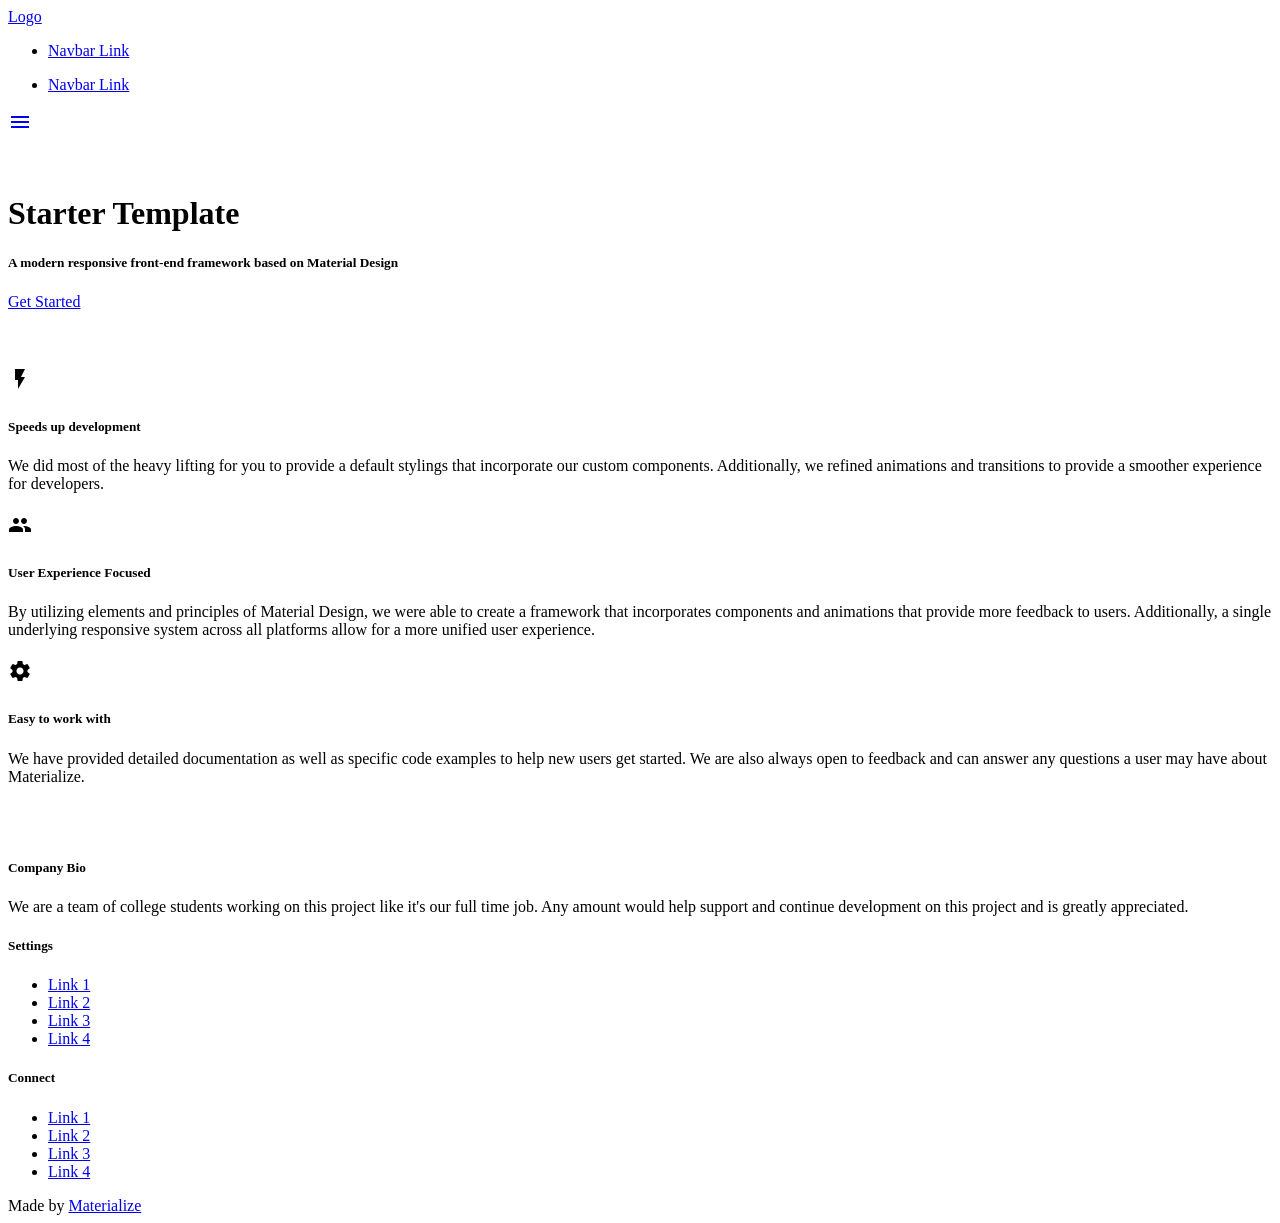
==== starter-template/starter-template/index.html @ ae70827c "se subio el template para empezar con el proyeto usando materialize" ====
<!DOCTYPE html>
<html lang="en">
<head>
  <meta http-equiv="Content-Type" content="text/html; charset=UTF-8"/>
  <meta name="viewport" content="width=device-width, initial-scale=1, maximum-scale=1.0"/>
  <title>Starter Template - Materialize</title>

  <!-- CSS  -->
  <link href="https://fonts.googleapis.com/icon?family=Material+Icons" rel="stylesheet">
  <link href="css/materialize.css" type="text/css" rel="stylesheet" media="screen,projection"/>
  <link href="css/style.css" type="text/css" rel="stylesheet" media="screen,projection"/>
</head>
<body>
  <nav class="light-blue lighten-1" role="navigation">
    <div class="nav-wrapper container"><a id="logo-container" href="#" class="brand-logo">Logo</a>
      <ul class="right hide-on-med-and-down">
        <li><a href="#">Navbar Link</a></li>
      </ul>

      <ul id="nav-mobile" class="sidenav">
        <li><a href="#">Navbar Link</a></li>
      </ul>
      <a href="#" data-target="nav-mobile" class="sidenav-trigger"><i class="material-icons">menu</i></a>
    </div>
  </nav>
  <div class="section no-pad-bot" id="index-banner">
    <div class="container">
      <br><br>
      <h1 class="header center orange-text">Starter Template</h1>
      <div class="row center">
        <h5 class="header col s12 light">A modern responsive front-end framework based on Material Design</h5>
      </div>
      <div class="row center">
        <a href="http://materializecss.com/getting-started.html" id="download-button" class="btn-large waves-effect waves-light orange">Get Started</a>
      </div>
      <br><br>

    </div>
  </div>


  <div class="container">
    <div class="section">

      <!--   Icon Section   -->
      <div class="row">
        <div class="col s12 m4">
          <div class="icon-block">
            <h2 class="center light-blue-text"><i class="material-icons">flash_on</i></h2>
            <h5 class="center">Speeds up development</h5>

            <p class="light">We did most of the heavy lifting for you to provide a default stylings that incorporate our custom components. Additionally, we refined animations and transitions to provide a smoother experience for developers.</p>
          </div>
        </div>

        <div class="col s12 m4">
          <div class="icon-block">
            <h2 class="center light-blue-text"><i class="material-icons">group</i></h2>
            <h5 class="center">User Experience Focused</h5>

            <p class="light">By utilizing elements and principles of Material Design, we were able to create a framework that incorporates components and animations that provide more feedback to users. Additionally, a single underlying responsive system across all platforms allow for a more unified user experience.</p>
          </div>
        </div>

        <div class="col s12 m4">
          <div class="icon-block">
            <h2 class="center light-blue-text"><i class="material-icons">settings</i></h2>
            <h5 class="center">Easy to work with</h5>

            <p class="light">We have provided detailed documentation as well as specific code examples to help new users get started. We are also always open to feedback and can answer any questions a user may have about Materialize.</p>
          </div>
        </div>
      </div>

    </div>
    <br><br>
  </div>

  <footer class="page-footer orange">
    <div class="container">
      <div class="row">
        <div class="col l6 s12">
          <h5 class="white-text">Company Bio</h5>
          <p class="grey-text text-lighten-4">We are a team of college students working on this project like it's our full time job. Any amount would help support and continue development on this project and is greatly appreciated.</p>


        </div>
        <div class="col l3 s12">
          <h5 class="white-text">Settings</h5>
          <ul>
            <li><a class="white-text" href="#!">Link 1</a></li>
            <li><a class="white-text" href="#!">Link 2</a></li>
            <li><a class="white-text" href="#!">Link 3</a></li>
            <li><a class="white-text" href="#!">Link 4</a></li>
          </ul>
        </div>
        <div class="col l3 s12">
          <h5 class="white-text">Connect</h5>
          <ul>
            <li><a class="white-text" href="#!">Link 1</a></li>
            <li><a class="white-text" href="#!">Link 2</a></li>
            <li><a class="white-text" href="#!">Link 3</a></li>
            <li><a class="white-text" href="#!">Link 4</a></li>
          </ul>
        </div>
      </div>
    </div>
    <div class="footer-copyright">
      <div class="container">
      Made by <a class="orange-text text-lighten-3" href="http://materializecss.com">Materialize</a>
      </div>
    </div>
  </footer>


  <!--  Scripts-->
  <script src="https://code.jquery.com/jquery-2.1.1.min.js"></script>
  <script src="js/materialize.js"></script>
  <script src="js/init.js"></script>

  </body>
</html>
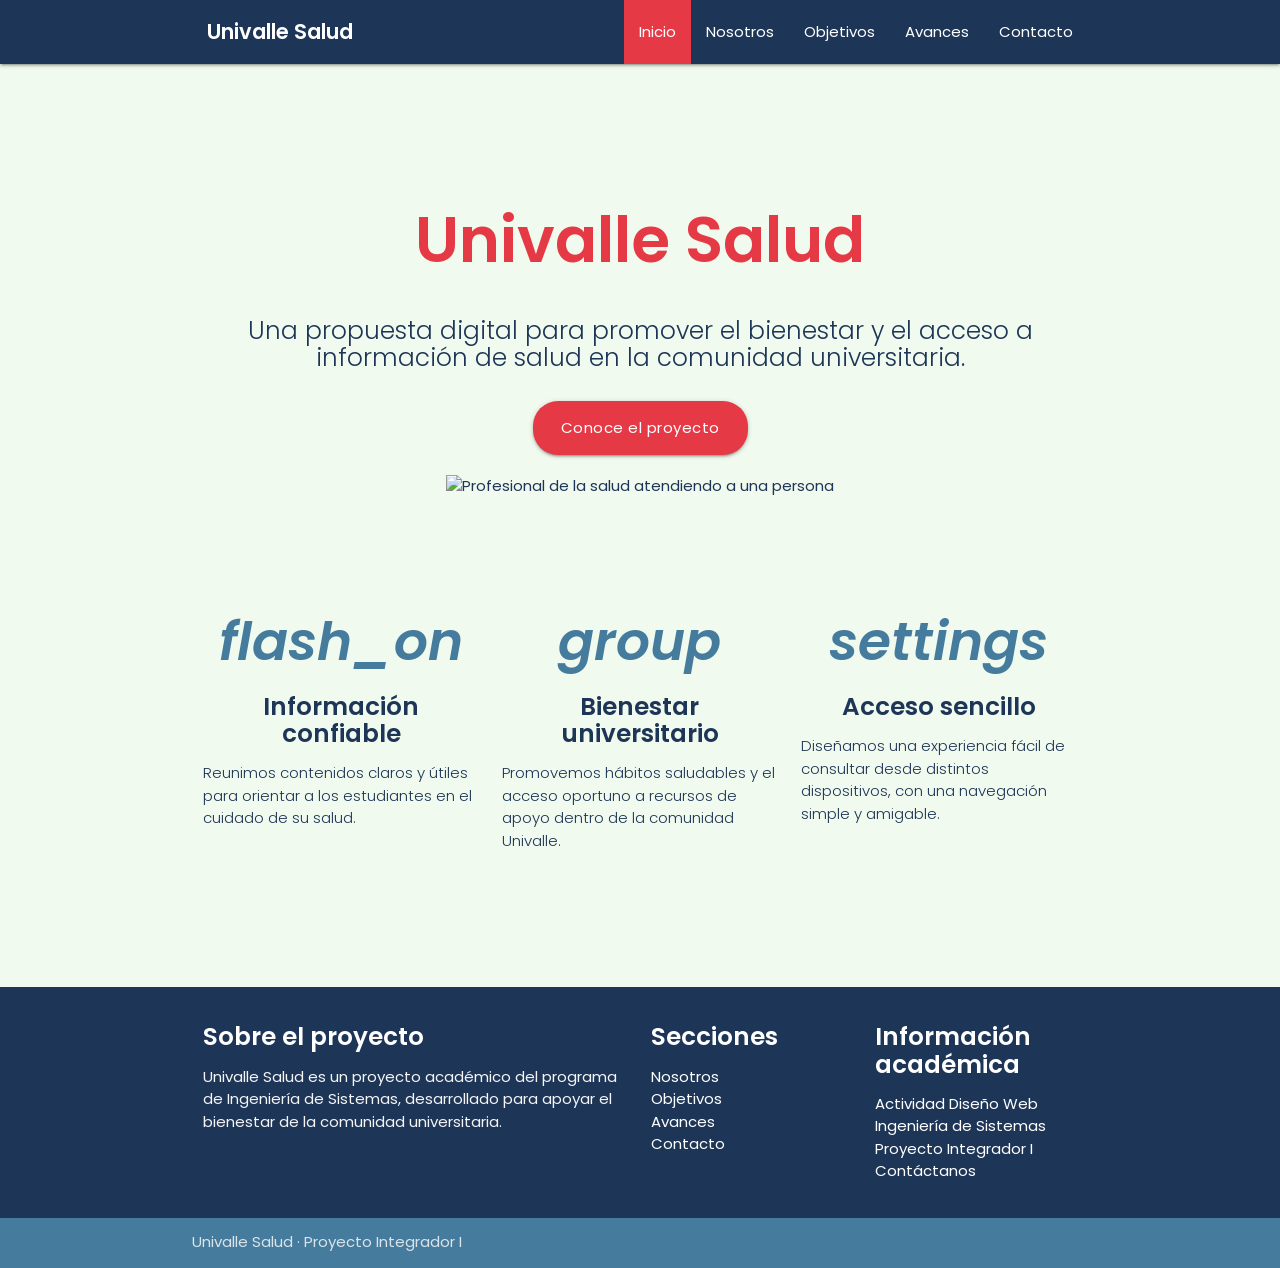
==== commit 780cb0a0: "inicio, final" ====
--- a/starter-template/starter-template/index.html
+++ b/starter-template/starter-template/index.html
@@ -1,37 +1,42 @@
 <!DOCTYPE html>
-<html lang="en">
+<html lang="es">
 <head>
   <meta http-equiv="Content-Type" content="text/html; charset=UTF-8"/>
   <meta name="viewport" content="width=device-width, initial-scale=1, maximum-scale=1.0"/>
-  <title>Starter Template - Materialize</title>
+  <title>Univalle Salud</title>
 
   <!-- CSS  -->
-  <link href="https://fonts.googleapis.com/icon?family=Material+Icons" rel="stylesheet">
+  <link rel="preconnect" href="https://fonts.googleapis.com">
+<link rel="preconnect" href="https://fonts.gstatic.com" crossorigin>
+<link href="https://fonts.googleapis.com/css2?family=Poppins:ital,wght@0,100;0,200;0,300;0,400;0,500;0,600;0,700;0,800;0,900;1,100;1,200;1,300;1,400;1,500;1,600;1,700;1,800;1,900&display=swap" rel="stylesheet">
   <link href="css/materialize.css" type="text/css" rel="stylesheet" media="screen,projection"/>
   <link href="css/style.css" type="text/css" rel="stylesheet" media="screen,projection"/>
 </head>
 <body>
-  <nav class="light-blue lighten-1" role="navigation">
-    <div class="nav-wrapper container"><a id="logo-container" href="#" class="brand-logo">Logo</a>
-      <ul class="right hide-on-med-and-down">
-        <li><a href="#">Navbar Link</a></li>
+  <nav role="navigation">
+    <div class="nav-wrapper container"><a id="logo-container" href="index.html" class="brand-logo">Univalle Salud</a>
+      <ul class="nav-links">
+        <li class="active"><a href="index.html">Inicio</a></li>
+        <li><a href="nosotros.html">Nosotros</a></li>
+        <li><a href="objetivos.html">Objetivos</a></li>
+        <li><a href="avances.html">Avances</a></li>
+        <li><a href="contacto.html">Contacto</a></li>
       </ul>
-
-      <ul id="nav-mobile" class="sidenav">
-        <li><a href="#">Navbar Link</a></li>
-      </ul>
-      <a href="#" data-target="nav-mobile" class="sidenav-trigger"><i class="material-icons">menu</i></a>
     </div>
   </nav>
+  <main>
   <div class="section no-pad-bot" id="index-banner">
     <div class="container">
       <br><br>
-      <h1 class="header center orange-text">Starter Template</h1>
+      <h1 class="header center txt-rojo">Univalle Salud</h1>
       <div class="row center">
-        <h5 class="header col s12 light">A modern responsive front-end framework based on Material Design</h5>
+        <h5 class="header col s12 light">Una propuesta digital para promover el bienestar y el acceso a información de salud en la comunidad universitaria.</h5>
       </div>
       <div class="row center">
-        <a href="http://materializecss.com/getting-started.html" id="download-button" class="btn-large waves-effect waves-light orange">Get Started</a>
+        <a href="nosotros.html" id="download-button" class="btn-large waves-effect waves-light">Conoce el proyecto</a>
+      </div>
+      <div class="row center">
+        <img class="responsive-img" src="https://images.unsplash.com/photo-1576091160399-112ba8d25d1d?auto=format&amp;fit=crop&amp;w=1200&amp;q=80" alt="Profesional de la salud atendiendo a una persona">
       </div>
       <br><br>
 
@@ -46,28 +51,28 @@
       <div class="row">
         <div class="col s12 m4">
           <div class="icon-block">
-            <h2 class="center light-blue-text"><i class="material-icons">flash_on</i></h2>
-            <h5 class="center">Speeds up development</h5>
+            <h2 class="center txt-azul"><i class="material-icons">flash_on</i></h2>
+            <h5 class="center">Información confiable</h5>
 
-            <p class="light">We did most of the heavy lifting for you to provide a default stylings that incorporate our custom components. Additionally, we refined animations and transitions to provide a smoother experience for developers.</p>
+            <p class="light">Reunimos contenidos claros y útiles para orientar a los estudiantes en el cuidado de su salud.</p>
           </div>
         </div>
 
         <div class="col s12 m4">
           <div class="icon-block">
-            <h2 class="center light-blue-text"><i class="material-icons">group</i></h2>
-            <h5 class="center">User Experience Focused</h5>
+            <h2 class="center txt-azul"><i class="material-icons">group</i></h2>
+            <h5 class="center">Bienestar universitario</h5>
 
-            <p class="light">By utilizing elements and principles of Material Design, we were able to create a framework that incorporates components and animations that provide more feedback to users. Additionally, a single underlying responsive system across all platforms allow for a more unified user experience.</p>
+            <p class="light">Promovemos hábitos saludables y el acceso oportuno a recursos de apoyo dentro de la comunidad Univalle.</p>
           </div>
         </div>
 
         <div class="col s12 m4">
           <div class="icon-block">
-            <h2 class="center light-blue-text"><i class="material-icons">settings</i></h2>
-            <h5 class="center">Easy to work with</h5>
+            <h2 class="center txt-azul"><i class="material-icons">settings</i></h2>
+            <h5 class="center">Acceso sencillo</h5>
 
-            <p class="light">We have provided detailed documentation as well as specific code examples to help new users get started. We are also always open to feedback and can answer any questions a user may have about Materialize.</p>
+            <p class="light">Diseñamos una experiencia fácil de consultar desde distintos dispositivos, con una navegación simple y amigable.</p>
           </div>
         </div>
       </div>
@@ -75,39 +80,40 @@
     </div>
     <br><br>
   </div>
+  </main>
 
-  <footer class="page-footer orange">
+  <footer class="page-footer">
     <div class="container">
       <div class="row">
         <div class="col l6 s12">
-          <h5 class="white-text">Company Bio</h5>
-          <p class="grey-text text-lighten-4">We are a team of college students working on this project like it's our full time job. Any amount would help support and continue development on this project and is greatly appreciated.</p>
+          <h5 class="white-text">Sobre el proyecto</h5>
+          <p class="grey-text text-lighten-4">Univalle Salud es un proyecto académico del programa de Ingeniería de Sistemas, desarrollado para apoyar el bienestar de la comunidad universitaria.</p>
 
 
         </div>
         <div class="col l3 s12">
-          <h5 class="white-text">Settings</h5>
+          <h5 class="white-text">Secciones</h5>
           <ul>
-            <li><a class="white-text" href="#!">Link 1</a></li>
-            <li><a class="white-text" href="#!">Link 2</a></li>
-            <li><a class="white-text" href="#!">Link 3</a></li>
-            <li><a class="white-text" href="#!">Link 4</a></li>
+            <li><a class="white-text" href="nosotros.html">Nosotros</a></li>
+            <li><a class="white-text" href="objetivos.html">Objetivos</a></li>
+            <li><a class="white-text" href="avances.html">Avances</a></li>
+            <li><a class="white-text" href="contacto.html">Contacto</a></li>
           </ul>
         </div>
         <div class="col l3 s12">
-          <h5 class="white-text">Connect</h5>
+          <h5 class="white-text">Información académica</h5>
           <ul>
-            <li><a class="white-text" href="#!">Link 1</a></li>
-            <li><a class="white-text" href="#!">Link 2</a></li>
-            <li><a class="white-text" href="#!">Link 3</a></li>
-            <li><a class="white-text" href="#!">Link 4</a></li>
+            <li><a class="white-text" href="objetivos.html">Actividad Diseño Web</a></li>
+            <li><a class="white-text" href="objetivos.html">Ingeniería de Sistemas</a></li>
+            <li><a class="white-text" href="objetivos.html">Proyecto Integrador I</a></li>
+            <li><a class="white-text" href="contacto.html">Contáctanos</a></li>
           </ul>
         </div>
       </div>
     </div>
     <div class="footer-copyright">
       <div class="container">
-      Made by <a class="orange-text text-lighten-3" href="http://materializecss.com">Materialize</a>
+      Univalle Salud · Proyecto Integrador I
       </div>
     </div>
   </footer>
--- a/starter-template/starter-template/css/style.css
+++ b/starter-template/starter-template/css/style.css
@@ -0,0 +1,508 @@
+
+
+@import url('https://fonts.googleapis.com/css2?family=Poppins:wght@300;400;600&display=swap');
+
+/* ---------- 1. Variables de color ---------- */
+:root {
+  --rojo: #E63946;
+  --blanco: #F1FAEE;
+  --celeste: #A8DADC;
+  --azul: #457B9D;
+  --marino: #1D3557;
+}
+
+/* ---------- 2. Base ---------- */
+body {
+  font-family: 'Poppins', sans-serif;
+  background-color: var(--blanco);
+  color: var(--marino);
+  display: flex;
+  min-height: 100vh;
+  flex-direction: column;
+}
+
+main {
+  flex: 1 0 auto;
+  padding: 40px 0;
+}
+
+h1, h2, h3, h4, h5, h6, p, a, li, span, label, button, input, textarea {
+  font-family: 'Poppins', sans-serif;
+}
+
+h1, h2, h3, h4, h5, h6 {
+  font-weight: 600;
+  color: var(--marino);
+}
+
+a {
+  color: var(--azul);
+}
+
+/* ---------- 3. Navbar ---------- */
+nav {
+  background-color: var(--marino);
+}
+
+nav .brand-logo {
+  font-weight: 600;
+  font-size: 1.4rem;
+  margin-left: 15px;
+}
+
+nav ul a {
+  font-weight: 400;
+  transition: background-color 0.3s;
+}
+
+nav ul a:hover {
+  background-color: var(--azul);
+}
+
+/* Enlace de la página actual */
+nav ul li.active {
+  background-color: var(--rojo);
+}
+
+.sidenav li > a {
+  color: var(--marino);
+}
+
+/* ---------- 4. Botones ---------- */
+.btn,
+.btn-large,
+.btn-small,
+.btn-floating {
+  background-color: var(--rojo);
+  font-family: 'Poppins', sans-serif;
+  text-transform: none;
+}
+
+.btn,
+.btn-large,
+.btn-small {
+  border-radius: 25px;
+}
+
+.btn:hover,
+.btn-large:hover,
+.btn-small:hover,
+.btn-floating:hover {
+  background-color: var(--marino);
+}
+
+.btn-flat {
+  color: var(--azul);
+}
+
+/* ---------- 5. Cards ---------- */
+.card {
+  border-radius: 12px;
+  overflow: hidden;
+}
+
+.card .card-title {
+  font-weight: 600;
+  color: var(--marino);
+}
+
+.card .card-action a:not(.btn):not(.btn-large):not(.btn-small):not(.btn-large):not(.btn-floating) {
+  color: var(--azul);
+}
+
+.card .card-action a:not(.btn):hover {
+  color: var(--rojo);
+}
+
+.card.horizontal .card-stacked {
+  border-left: 5px solid var(--rojo);
+}
+
+/* ---------- 6. Collapsibles ---------- */
+.collapsible {
+  border: none;
+  box-shadow: none;
+}
+
+.collapsible-header {
+  background-color: var(--celeste);
+  color: var(--marino);
+  font-weight: 600;
+  border-bottom: none;
+  border-radius: 8px;
+  margin-top: 10px;
+}
+
+.collapsible-header i {
+  color: var(--rojo);
+}
+
+.collapsible-body {
+  background-color: #ffffff;
+  border-bottom: none;
+  border-left: 4px solid var(--azul);
+}
+
+/* ---------- 7. Formularios (Materialize usa teal por defecto) ---------- */
+.input-field input:focus,
+.input-field textarea:focus {
+  border-bottom: 1px solid var(--azul) !important;
+  box-shadow: 0 1px 0 0 var(--azul) !important;
+}
+
+.input-field input:focus + label,
+.input-field textarea:focus + label {
+  color: var(--azul) !important;
+}
+
+.input-field .prefix.active {
+  color: var(--azul);
+}
+
+input.invalid,
+textarea.invalid {
+  border-bottom: 1px solid var(--rojo) !important;
+  box-shadow: 0 1px 0 0 var(--rojo) !important;
+}
+
+.helper-text[data-error] {
+  color: var(--rojo);
+}
+
+/* ---------- 8. Otros componentes de Materialize ---------- */
+.collection .collection-item.active {
+  background-color: var(--azul);
+}
+
+.collection a.collection-item {
+  color: var(--azul);
+}
+
+.collection a.collection-item:hover:not(.active) {
+  background-color: var(--celeste);
+}
+
+.chip {
+  background-color: var(--celeste);
+  color: var(--marino);
+}
+
+.tabs .tab a {
+  color: var(--azul);
+}
+
+.tabs .tab a:hover,
+.tabs .tab a.active {
+  color: var(--rojo);
+}
+
+.tabs .indicator {
+  background-color: var(--rojo);
+}
+
+.modal .modal-footer .btn-flat {
+  color: var(--azul);
+}
+
+.progress {
+  background-color: var(--celeste);
+}
+
+.progress .determinate,
+.progress .indeterminate {
+  background-color: var(--rojo);
+}
+
+.badge.new {
+  background-color: var(--rojo);
+}
+
+[type="checkbox"].filled-in:checked + span:not(.lever)::after {
+  border-color: var(--azul);
+  background-color: var(--azul);
+}
+
+/* ---------- 9. Clases propias reutilizables ---------- */
+/* Título de sección con línea roja debajo */
+.titulo-seccion {
+  border-bottom: 4px solid var(--rojo);
+  display: inline-block;
+  padding-bottom: 6px;
+  margin-bottom: 30px;
+}
+
+/* Bloque destacado en azul acero */
+.bloque-general {
+  background-color: var(--azul);
+  color: var(--blanco);
+  border-radius: 12px;
+  padding: 25px 30px;
+}
+
+.bloque-general h5,
+.bloque-general .card-title,
+.bloque-general p {
+  color: var(--blanco);
+}
+
+.bloque-general .card-stacked {
+  border-left-color: var(--celeste);
+}
+
+/* Colores de la paleta como utilidades (fondo y texto) */
+.bg-rojo { background-color: var(--rojo) !important; }
+.bg-blanco { background-color: var(--blanco) !important; }
+.bg-celeste { background-color: var(--celeste) !important; }
+.bg-azul { background-color: var(--azul) !important; }
+.bg-marino { background-color: var(--marino) !important; }
+
+.txt-rojo { color: var(--rojo) !important; }
+.txt-celeste { color: var(--celeste) !important; }
+.txt-azul { color: var(--azul) !important; }
+.txt-marino { color: var(--marino) !important; }
+
+/* ---------- 10. Footer ---------- */
+footer.page-footer {
+  background-color: var(--marino);
+}
+
+footer.page-footer .footer-copyright {
+  background-color: var(--azul);
+}
+
+/* ---------- 11. Página Nosotros ---------- */
+.about-banner {
+  background-color: var(--azul);
+  border-bottom: 6px solid var(--rojo);
+  padding: 70px 20px;
+}
+
+.about-banner h1,
+.about-banner h5 {
+  color: var(--blanco);
+}
+
+.section-title {
+  border-bottom: 3px solid var(--rojo);
+  display: inline-block;
+  left: 50%;
+  padding-bottom: 8px;
+  position: relative;
+  transform: translateX(-50%);
+}
+
+.purpose-card-content {
+  min-height: 230px;
+}
+
+.purpose-heading {
+  align-items: center;
+  display: flex;
+  gap: 12px;
+  margin-bottom: 12px;
+}
+
+.purpose-icon {
+  align-items: center;
+  border-radius: 50%;
+  color: var(--blanco);
+  display: inline-flex;
+  height: 48px;
+  justify-content: center;
+  width: 48px;
+}
+
+.mission-icon {
+  background-color: var(--rojo);
+}
+
+.vision-icon {
+  background-color: var(--azul);
+}
+
+.team-card {
+  height: 100%;
+  min-height: 330px;
+}
+
+.team-avatar {
+  align-items: center;
+  border-radius: 50%;
+  color: var(--blanco);
+  display: flex;
+  font-size: 1.25rem;
+  font-weight: 600;
+  height: 72px;
+  justify-content: center;
+  margin: 24px auto 0;
+  overflow: hidden;
+  position: relative;
+  width: 72px;
+}
+
+.team-avatar img {
+  height: 100%;
+  inset: 0;
+  object-fit: cover;
+  position: absolute;
+  width: 100%;
+}
+
+.team-name {
+  display: block;
+  font-size: 1.15rem;
+  line-height: 1.35;
+  min-height: 62px;
+}
+
+.team-role {
+  color: var(--rojo);
+  font-weight: 600;
+  margin-bottom: 12px;
+}
+
+
+/* ---------- 12. Página Avances ---------- */
+.filtros {
+  margin: 15px 0;
+}
+
+.chip.filtro {
+  cursor: pointer;
+  transition: background-color 0.3s, color 0.3s;
+}
+
+.chip.filtro:hover,
+.chip.filtro.activo {
+  background-color: var(--marino);
+  color: var(--blanco);
+}
+
+.estado {
+  border-radius: 12px;
+  color: var(--blanco);
+  font-size: 0.8rem;
+  padding: 4px 12px;
+}
+
+.estado.completado { background-color: var(--azul); }
+.estado.proceso    { background-color: var(--rojo); }
+.estado.pendiente  { background-color: var(--celeste); color: var(--marino); }
+
+.avance-imagen {
+  align-items: center;
+  color: var(--blanco);
+  display: flex;
+  height: 160px;
+  justify-content: center;
+  overflow: hidden;
+}
+
+.avance-imagen i {
+  font-size: 4rem;
+}
+
+.avance-imagen img {
+  height: 100%;
+  object-fit: cover;
+  width: 100%;
+}
+
+/* ---------- 13. Compatibilidad con clases de color de Materialize ---------- */
+.orange {
+  background-color: var(--rojo) !important;
+}
+
+.orange-text {
+  color: var(--rojo) !important;
+}
+
+.light-blue {
+  background-color: var(--azul) !important;
+}
+
+.light-blue-text {
+  color: var(--azul) !important;
+}
+
+/* ---------- 14. Navegación horizontal ---------- */
+nav .nav-wrapper {
+  align-items: center;
+  display: flex;
+}
+
+nav .brand-logo {
+  position: static;
+  transform: none;
+}
+
+nav .nav-links {
+  display: flex;
+  flex: 1;
+  margin: 0 0 0 auto;
+  justify-content: flex-end;
+}
+
+nav .nav-links li {
+  float: none;
+}
+
+nav .nav-links li a {
+  padding: 0 15px;
+}
+
+@media only screen and (max-width: 700px) {
+  nav .brand-logo {
+    font-size: 1.15rem;
+    margin-left: 8px;
+  }
+
+  nav .nav-links li a {
+    font-size: 0.8rem;
+    padding: 0 6px;
+  }
+}
+
+/* ---------- 14. Página Objetivos ---------- */
+.objetivos-page {
+  max-width: 950px;
+}
+
+.objetivos-page .titulo-seccion {
+  margin-bottom: 36px;
+}
+
+.objetivo-general {
+  background-color: #ffffff;
+  border-left: 5px solid var(--rojo);
+  border-radius: 0 12px 12px 0;
+  box-shadow: 0 2px 6px rgba(29, 53, 87, 0.25);
+  margin-bottom: 36px;
+  padding: 24px 25px;
+}
+
+.objetivo-general h2,
+.objetivos-especificos h2 {
+  font-size: 1.6rem;
+  margin: 0 0 10px;
+}
+
+.objetivo-general p {
+  line-height: 1.5;
+  margin: 0;
+}
+
+.objetivos-especificos .collapsible {
+  margin-top: 8px;
+}
+
+.objetivos-especificos .collapsible-header {
+  align-items: center;
+  display: flex;
+  min-height: 54px;
+}
+
+.objetivos-especificos .collapsible-body {
+  line-height: 1.5;
+  padding: 28px 30px;
+}
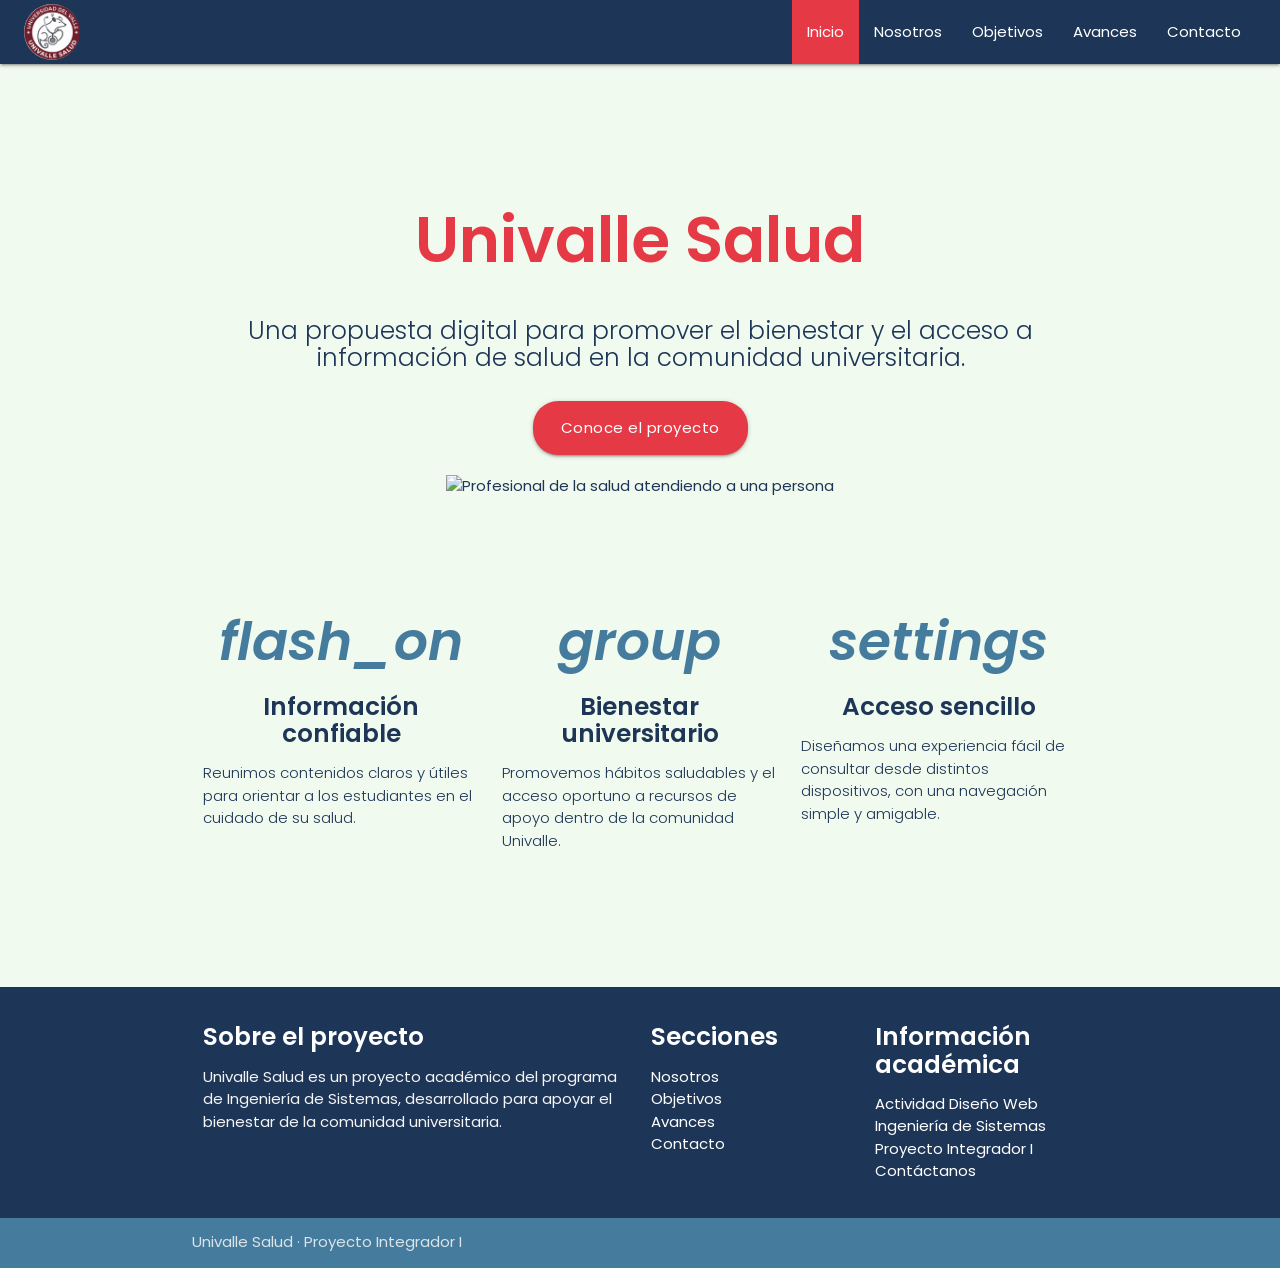
==== commit 1ad26e23: "logotipo y slogan" ====
--- a/starter-template/starter-template/index.html
+++ b/starter-template/starter-template/index.html
@@ -14,7 +14,7 @@
 </head>
 <body>
   <nav role="navigation">
-    <div class="nav-wrapper container"><a id="logo-container" href="index.html" class="brand-logo">Univalle Salud</a>
+    <div class="nav-wrapper container"><a id="logo-container" href="index.html" class="brand-logo"><img src="images/logo-univalle-salud.png" alt="Univalle Salud"></a>
       <ul class="nav-links">
         <li class="active"><a href="index.html">Inicio</a></li>
         <li><a href="nosotros.html">Nosotros</a></li>
--- a/starter-template/starter-template/css/style.css
+++ b/starter-template/starter-template/css/style.css
@@ -45,14 +45,41 @@
 }
 
 nav .brand-logo {
+  align-items: center;
+  box-sizing: border-box;
+  display: flex;
   font-weight: 600;
-  font-size: 1.4rem;
-  margin-left: 15px;
+  height: 56px;
+  overflow: hidden;
+  position: relative;
+  width: 56px;
+  border-radius: 50%;
+}
+
+nav .brand-logo img {
+  height: auto;
+  left: -32px;
+  max-width: none;
+  position: absolute;
+  top: 50%;
+  transform: translateY(-50%);
+  width: 120px;
 }
 
 nav ul a {
   font-weight: 400;
   transition: background-color 0.3s;
+}
+
+@media only screen and (max-width: 600px) {
+  nav .brand-logo {
+    width: 50px;
+  }
+
+  nav .brand-logo img {
+    left: -29px;
+    width: 107px;
+  }
 }
 
 nav ul a:hover {
@@ -361,8 +388,49 @@
   margin-bottom: 12px;
 }
 
-
-/* ---------- 12. Página Avances ---------- */
+/* ---------- 12. Página Contacto ---------- */
+.contact-section {
+  max-width: 900px;
+}
+
+.contact-info-card,
+.contact-form-card {
+  border-radius: 12px;
+}
+
+.contact-info-card .card-content,
+.contact-form-card .card-content {
+  padding: 28px 32px;
+}
+
+.contact-info-card p {
+  line-height: 1.8;
+  margin: 0;
+}
+
+.form-title {
+  font-size: 1.45rem;
+  font-weight: 600;
+  margin: 0 0 24px;
+}
+
+#contact-form [aria-invalid="true"] {
+  border-bottom: 1px solid var(--rojo);
+  box-shadow: 0 1px 0 0 var(--rojo);
+}
+
+#form-status {
+  line-height: 1.5;
+}
+
+@media only screen and (max-width: 600px) {
+  .contact-info-card .card-content,
+  .contact-form-card .card-content {
+    padding: 22px;
+  }
+}
+
+/* ---------- 13. Página Avances ---------- */
 .filtros {
   margin: 15px 0;
 }
@@ -428,19 +496,42 @@
 /* ---------- 14. Navegación horizontal ---------- */
 nav .nav-wrapper {
   align-items: center;
-  display: flex;
-}
-
-nav .brand-logo {
-  position: static;
-  transform: none;
+  box-sizing: border-box;
+  display: flex;
+  justify-content: flex-start;
+  margin: 0;
+  max-width: none;
+  padding: 0 24px;
+  width: 100%;
+}
+
+nav .nav-wrapper > .brand-logo {
+  flex: 0 0 56px;
+  left: auto !important;
+  margin: 0;
+  position: relative !important;
+  right: auto !important;
+  transform: none !important;
+}
+
+nav .nav-wrapper > ul.right {
+  display: flex;
+  float: none;
+  flex: 1;
+  justify-content: flex-end;
+  margin: 0 0 0 auto;
+  position: static !important;
+  transform: none !important;
 }
 
 nav .nav-links {
   display: flex;
   flex: 1;
+  float: none;
   margin: 0 0 0 auto;
   justify-content: flex-end;
+  position: static !important;
+  transform: none !important;
 }
 
 nav .nav-links li {
@@ -452,9 +543,30 @@
 }
 
 @media only screen and (max-width: 700px) {
-  nav .brand-logo {
-    font-size: 1.15rem;
-    margin-left: 8px;
+  nav .nav-wrapper {
+    padding: 0 12px;
+  }
+
+  nav .nav-wrapper > .brand-logo {
+    flex-basis: 50px;
+    height: 50px;
+    left: auto !important;
+    margin-left: 0;
+    right: auto !important;
+    width: 50px;
+  }
+
+  nav .nav-wrapper > ul.right {
+    display: none;
+  }
+
+  nav .sidenav-trigger {
+    margin-left: auto;
+  }
+
+  nav .brand-logo img {
+    left: -29px;
+    width: 107px;
   }
 
   nav .nav-links li a {
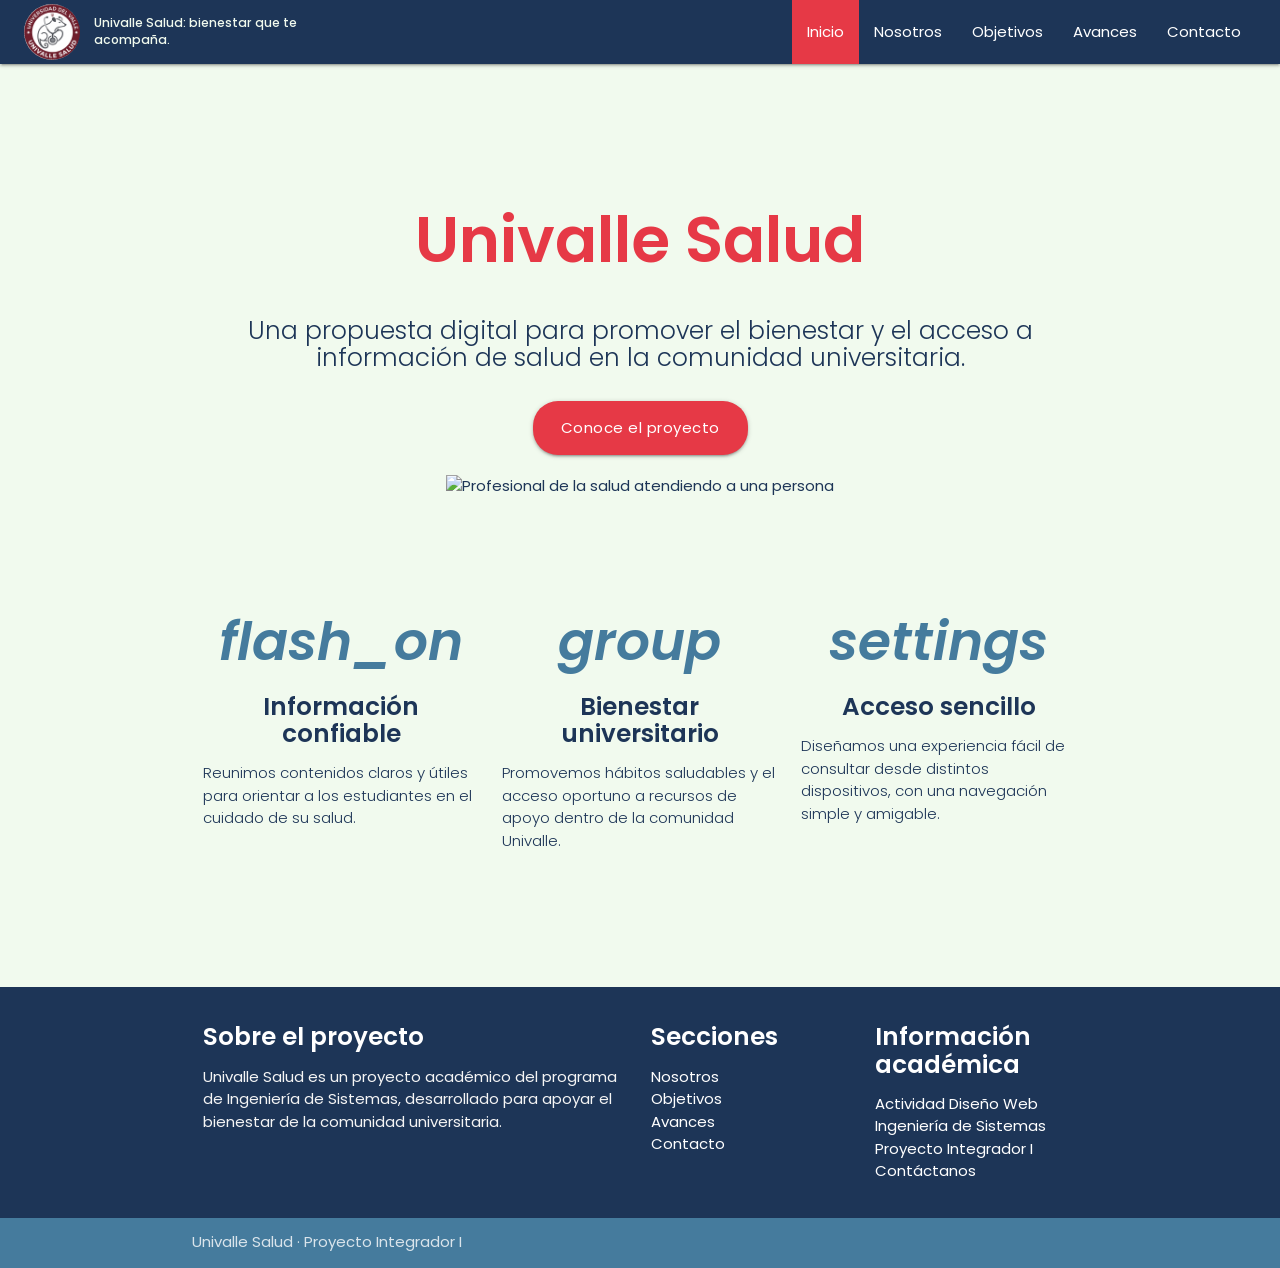
==== commit a12f2c25: "menu constante eslogan junto al logo" ====
--- a/starter-template/starter-template/index.html
+++ b/starter-template/starter-template/index.html
@@ -15,6 +15,7 @@
 <body>
   <nav role="navigation">
     <div class="nav-wrapper container"><a id="logo-container" href="index.html" class="brand-logo"><img src="images/logo-univalle-salud.png" alt="Univalle Salud"></a>
+      <span class="nav-slogan">Univalle Salud: bienestar que te acompaña.</span>
       <ul class="nav-links">
         <li class="active"><a href="index.html">Inicio</a></li>
         <li><a href="nosotros.html">Nosotros</a></li>
--- a/starter-template/starter-template/css/style.css
+++ b/starter-template/starter-template/css/style.css
@@ -42,6 +42,8 @@
 /* ---------- 3. Navbar ---------- */
 nav {
   background-color: var(--marino);
+  height: auto;
+  line-height: normal;
 }
 
 nav .brand-logo {
@@ -66,20 +68,18 @@
   width: 120px;
 }
 
+nav .nav-slogan {
+  color: var(--blanco);
+  flex: 0 1 235px;
+  font-size: 0.82rem;
+  font-weight: 500;
+  line-height: 1.35;
+  margin-left: 14px;
+}
+
 nav ul a {
   font-weight: 400;
   transition: background-color 0.3s;
-}
-
-@media only screen and (max-width: 600px) {
-  nav .brand-logo {
-    width: 50px;
-  }
-
-  nav .brand-logo img {
-    left: -29px;
-    width: 107px;
-  }
 }
 
 nav ul a:hover {
@@ -498,29 +498,23 @@
   align-items: center;
   box-sizing: border-box;
   display: flex;
+  height: auto;
   justify-content: flex-start;
+  line-height: normal;
   margin: 0;
   max-width: none;
+  min-height: 64px;
   padding: 0 24px;
   width: 100%;
 }
 
 nav .nav-wrapper > .brand-logo {
   flex: 0 0 56px;
+  height: 56px;
   left: auto !important;
   margin: 0;
   position: relative !important;
   right: auto !important;
-  transform: none !important;
-}
-
-nav .nav-wrapper > ul.right {
-  display: flex;
-  float: none;
-  flex: 1;
-  justify-content: flex-end;
-  margin: 0 0 0 auto;
-  position: static !important;
   transform: none !important;
 }
 
@@ -539,12 +533,15 @@
 }
 
 nav .nav-links li a {
+  height: 64px;
+  line-height: 64px;
   padding: 0 15px;
 }
 
-@media only screen and (max-width: 700px) {
+@media only screen and (max-width: 850px) {
   nav .nav-wrapper {
-    padding: 0 12px;
+    flex-wrap: wrap;
+    padding: 8px 16px;
   }
 
   nav .nav-wrapper > .brand-logo {
@@ -556,12 +553,28 @@
     width: 50px;
   }
 
-  nav .nav-wrapper > ul.right {
-    display: none;
-  }
-
-  nav .sidenav-trigger {
-    margin-left: auto;
+  nav .nav-slogan {
+    flex-basis: 220px;
+    font-size: 0.78rem;
+    margin-left: 10px;
+  }
+
+  nav .nav-links {
+    flex-basis: 100%;
+    justify-content: center;
+    margin: 0;
+  }
+
+  nav .nav-links li a {
+    height: 42px;
+    line-height: 42px;
+    padding: 0 10px;
+  }
+}
+
+@media only screen and (max-width: 480px) {
+  nav .nav-wrapper {
+    padding: 8px 6px;
   }
 
   nav .brand-logo img {
@@ -570,8 +583,8 @@
   }
 
   nav .nav-links li a {
-    font-size: 0.8rem;
-    padding: 0 6px;
+    font-size: 0.68rem;
+    padding: 0 4px;
   }
 }
 
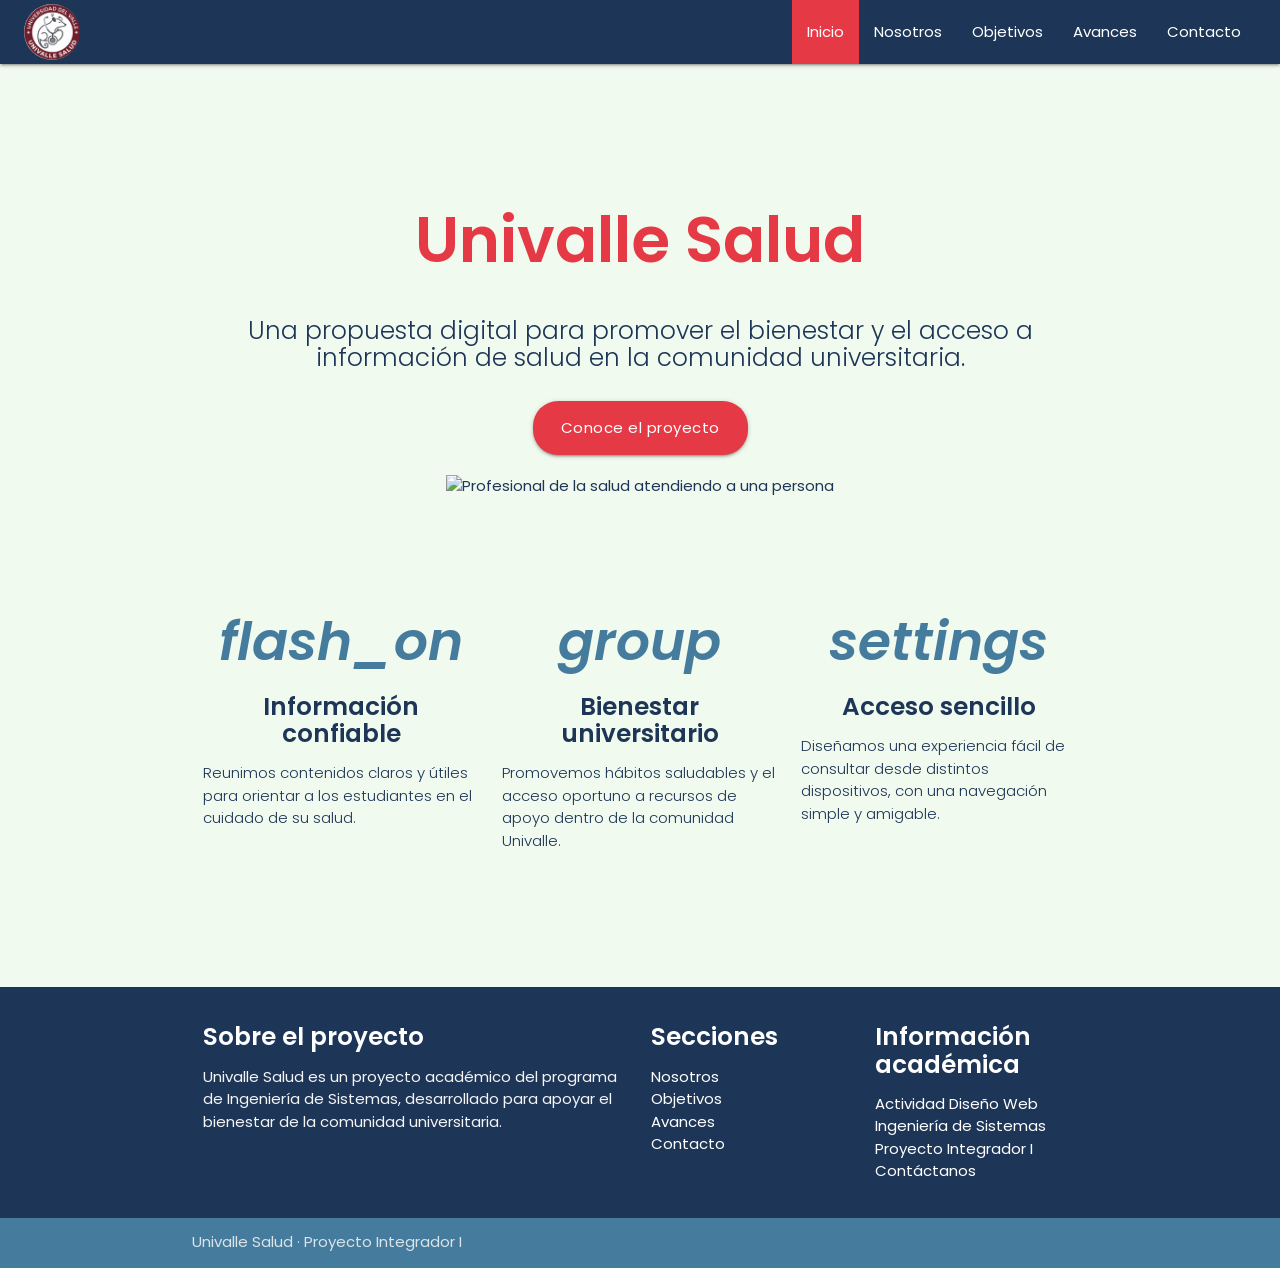
==== commit 9329e6d7: "Merge branch 'main' into Juanjo" ====
--- a/starter-template/starter-template/index.html
+++ b/starter-template/starter-template/index.html
@@ -15,7 +15,6 @@
 <body>
   <nav role="navigation">
     <div class="nav-wrapper container"><a id="logo-container" href="index.html" class="brand-logo"><img src="images/logo-univalle-salud.png" alt="Univalle Salud"></a>
-      <span class="nav-slogan">Univalle Salud: bienestar que te acompaña.</span>
       <ul class="nav-links">
         <li class="active"><a href="index.html">Inicio</a></li>
         <li><a href="nosotros.html">Nosotros</a></li>
--- a/starter-template/starter-template/css/style.css
+++ b/starter-template/starter-template/css/style.css
@@ -42,8 +42,6 @@
 /* ---------- 3. Navbar ---------- */
 nav {
   background-color: var(--marino);
-  height: auto;
-  line-height: normal;
 }
 
 nav .brand-logo {
@@ -68,18 +66,20 @@
   width: 120px;
 }
 
-nav .nav-slogan {
-  color: var(--blanco);
-  flex: 0 1 235px;
-  font-size: 0.82rem;
-  font-weight: 500;
-  line-height: 1.35;
-  margin-left: 14px;
-}
-
 nav ul a {
   font-weight: 400;
   transition: background-color 0.3s;
+}
+
+@media only screen and (max-width: 600px) {
+  nav .brand-logo {
+    width: 50px;
+  }
+
+  nav .brand-logo img {
+    left: -29px;
+    width: 107px;
+  }
 }
 
 nav ul a:hover {
@@ -498,23 +498,29 @@
   align-items: center;
   box-sizing: border-box;
   display: flex;
-  height: auto;
   justify-content: flex-start;
-  line-height: normal;
   margin: 0;
   max-width: none;
-  min-height: 64px;
   padding: 0 24px;
   width: 100%;
 }
 
 nav .nav-wrapper > .brand-logo {
   flex: 0 0 56px;
-  height: 56px;
   left: auto !important;
   margin: 0;
   position: relative !important;
   right: auto !important;
+  transform: none !important;
+}
+
+nav .nav-wrapper > ul.right {
+  display: flex;
+  float: none;
+  flex: 1;
+  justify-content: flex-end;
+  margin: 0 0 0 auto;
+  position: static !important;
   transform: none !important;
 }
 
@@ -533,15 +539,12 @@
 }
 
 nav .nav-links li a {
-  height: 64px;
-  line-height: 64px;
   padding: 0 15px;
 }
 
-@media only screen and (max-width: 850px) {
+@media only screen and (max-width: 700px) {
   nav .nav-wrapper {
-    flex-wrap: wrap;
-    padding: 8px 16px;
+    padding: 0 12px;
   }
 
   nav .nav-wrapper > .brand-logo {
@@ -553,28 +556,12 @@
     width: 50px;
   }
 
-  nav .nav-slogan {
-    flex-basis: 220px;
-    font-size: 0.78rem;
-    margin-left: 10px;
-  }
-
-  nav .nav-links {
-    flex-basis: 100%;
-    justify-content: center;
-    margin: 0;
-  }
-
-  nav .nav-links li a {
-    height: 42px;
-    line-height: 42px;
-    padding: 0 10px;
-  }
-}
-
-@media only screen and (max-width: 480px) {
-  nav .nav-wrapper {
-    padding: 8px 6px;
+  nav .nav-wrapper > ul.right {
+    display: none;
+  }
+
+  nav .sidenav-trigger {
+    margin-left: auto;
   }
 
   nav .brand-logo img {
@@ -583,8 +570,8 @@
   }
 
   nav .nav-links li a {
-    font-size: 0.68rem;
-    padding: 0 4px;
+    font-size: 0.8rem;
+    padding: 0 6px;
   }
 }
 
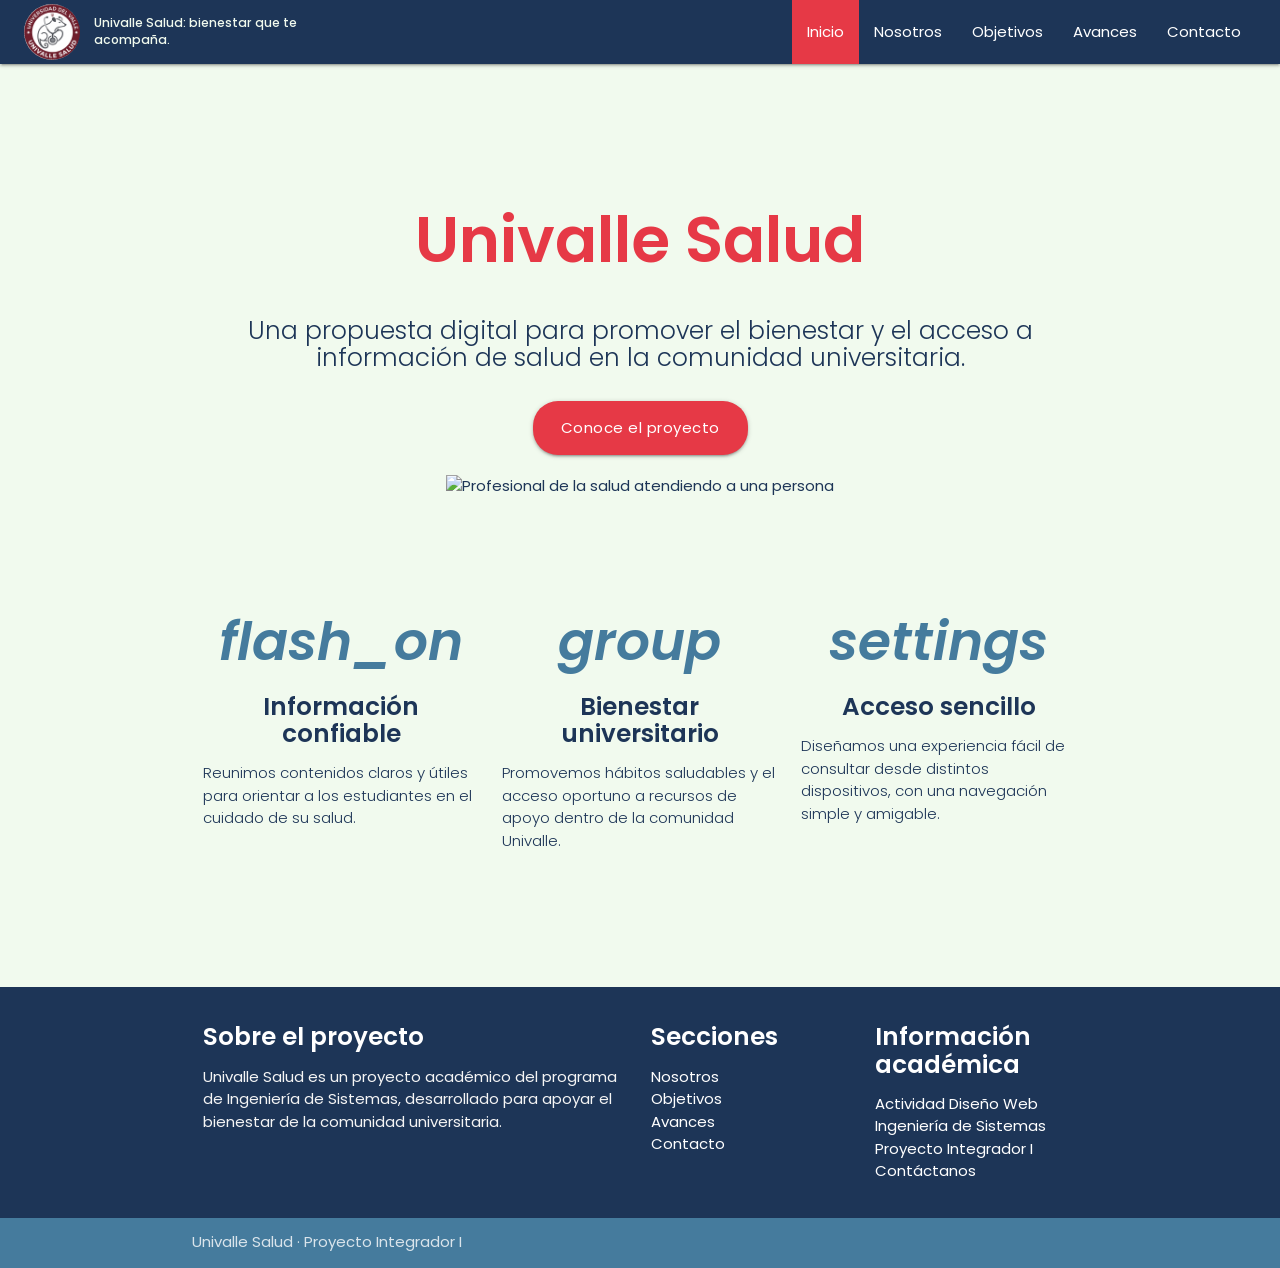
==== commit c79c03ca: "Merge pull request #10 from DilanSanchez2004/Juan_Navarrete Add constant menu slogan alongside logo " ====
--- a/starter-template/starter-template/index.html
+++ b/starter-template/starter-template/index.html
@@ -15,6 +15,7 @@
 <body>
   <nav role="navigation">
     <div class="nav-wrapper container"><a id="logo-container" href="index.html" class="brand-logo"><img src="images/logo-univalle-salud.png" alt="Univalle Salud"></a>
+      <span class="nav-slogan">Univalle Salud: bienestar que te acompaña.</span>
       <ul class="nav-links">
         <li class="active"><a href="index.html">Inicio</a></li>
         <li><a href="nosotros.html">Nosotros</a></li>
--- a/starter-template/starter-template/css/style.css
+++ b/starter-template/starter-template/css/style.css
@@ -42,6 +42,8 @@
 /* ---------- 3. Navbar ---------- */
 nav {
   background-color: var(--marino);
+  height: auto;
+  line-height: normal;
 }
 
 nav .brand-logo {
@@ -66,20 +68,18 @@
   width: 120px;
 }
 
+nav .nav-slogan {
+  color: var(--blanco);
+  flex: 0 1 235px;
+  font-size: 0.82rem;
+  font-weight: 500;
+  line-height: 1.35;
+  margin-left: 14px;
+}
+
 nav ul a {
   font-weight: 400;
   transition: background-color 0.3s;
-}
-
-@media only screen and (max-width: 600px) {
-  nav .brand-logo {
-    width: 50px;
-  }
-
-  nav .brand-logo img {
-    left: -29px;
-    width: 107px;
-  }
 }
 
 nav ul a:hover {
@@ -498,29 +498,23 @@
   align-items: center;
   box-sizing: border-box;
   display: flex;
+  height: auto;
   justify-content: flex-start;
+  line-height: normal;
   margin: 0;
   max-width: none;
+  min-height: 64px;
   padding: 0 24px;
   width: 100%;
 }
 
 nav .nav-wrapper > .brand-logo {
   flex: 0 0 56px;
+  height: 56px;
   left: auto !important;
   margin: 0;
   position: relative !important;
   right: auto !important;
-  transform: none !important;
-}
-
-nav .nav-wrapper > ul.right {
-  display: flex;
-  float: none;
-  flex: 1;
-  justify-content: flex-end;
-  margin: 0 0 0 auto;
-  position: static !important;
   transform: none !important;
 }
 
@@ -539,12 +533,15 @@
 }
 
 nav .nav-links li a {
+  height: 64px;
+  line-height: 64px;
   padding: 0 15px;
 }
 
-@media only screen and (max-width: 700px) {
+@media only screen and (max-width: 850px) {
   nav .nav-wrapper {
-    padding: 0 12px;
+    flex-wrap: wrap;
+    padding: 8px 16px;
   }
 
   nav .nav-wrapper > .brand-logo {
@@ -556,12 +553,28 @@
     width: 50px;
   }
 
-  nav .nav-wrapper > ul.right {
-    display: none;
-  }
-
-  nav .sidenav-trigger {
-    margin-left: auto;
+  nav .nav-slogan {
+    flex-basis: 220px;
+    font-size: 0.78rem;
+    margin-left: 10px;
+  }
+
+  nav .nav-links {
+    flex-basis: 100%;
+    justify-content: center;
+    margin: 0;
+  }
+
+  nav .nav-links li a {
+    height: 42px;
+    line-height: 42px;
+    padding: 0 10px;
+  }
+}
+
+@media only screen and (max-width: 480px) {
+  nav .nav-wrapper {
+    padding: 8px 6px;
   }
 
   nav .brand-logo img {
@@ -570,8 +583,8 @@
   }
 
   nav .nav-links li a {
-    font-size: 0.8rem;
-    padding: 0 6px;
+    font-size: 0.68rem;
+    padding: 0 4px;
   }
 }
 
